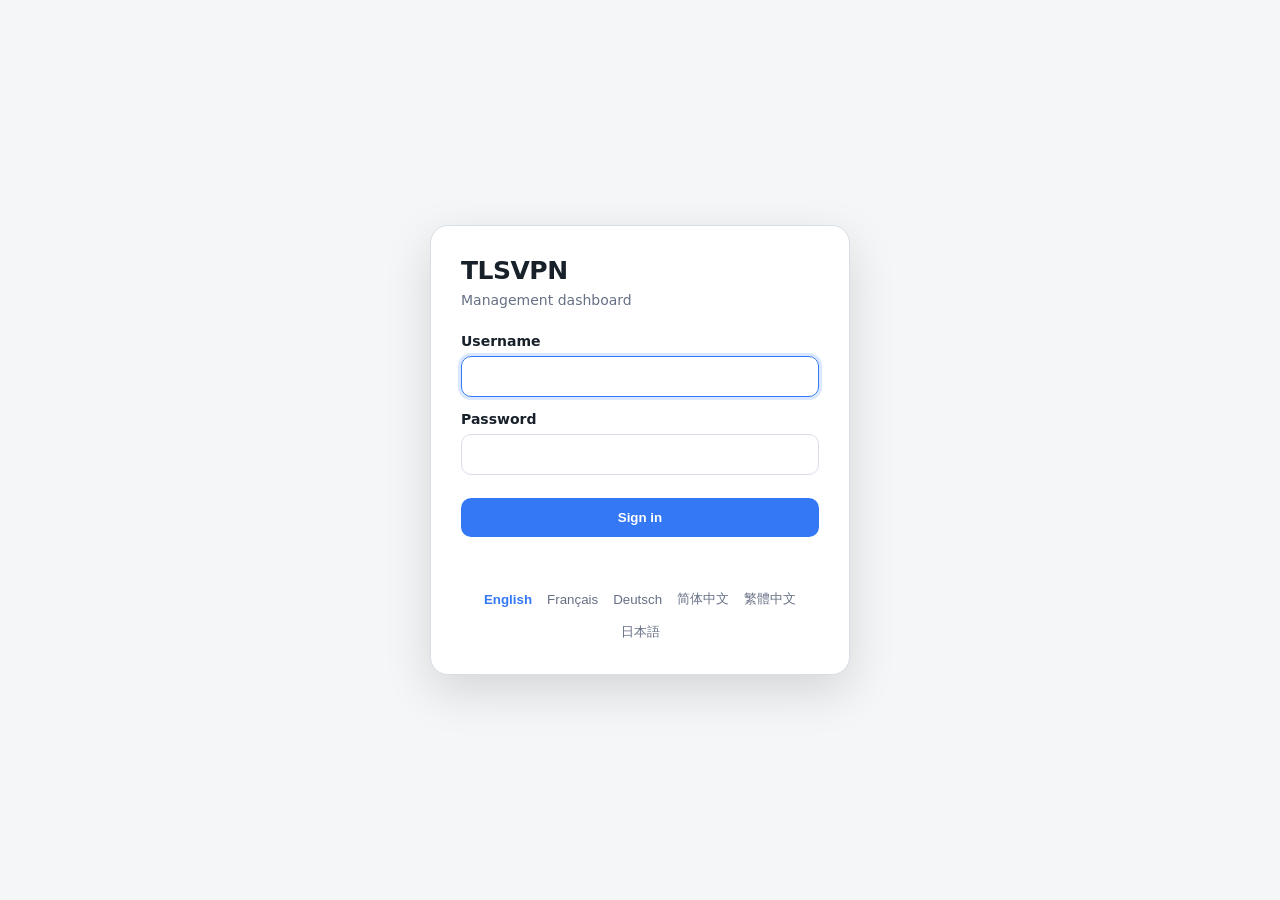
==== webui/login.html @ 80bca7d4 "feat(webui): align Rust dashboard with Go frontend" ====
<!doctype html>
<html lang="en">
<head>
<meta charset="utf-8"><meta name="viewport" content="width=device-width,initial-scale=1">
<title>TLSVPN · Login</title>
<style>
:root{color-scheme:light dark;--bg:#f4f6f8;--card:#fff;--text:#18202a;--sub:#667085;--line:#d8dee8;--accent:#3478f6;--danger:#d92d20} @media(prefers-color-scheme:dark){:root{--bg:#0d1117;--card:#151b23;--text:#e6edf3;--sub:#8b949e;--line:#30363d;--accent:#58a6ff;--danger:#ff7b72}}*{box-sizing:border-box}body{margin:0;min-height:100vh;display:grid;place-items:center;background:var(--bg);color:var(--text);font:14px system-ui,-apple-system,BlinkMacSystemFont,"Segoe UI",sans-serif}.card{width:min(420px,calc(100% - 32px));background:var(--card);border:1px solid var(--line);border-radius:18px;padding:30px;box-shadow:0 16px 48px #0002}.brand{font-size:25px;font-weight:750;letter-spacing:-.5px}.sub{color:var(--sub);margin:7px 0 25px}.field{margin:14px 0}label{display:block;margin-bottom:7px;font-weight:600}input{width:100%;padding:12px 13px;border:1px solid var(--line);border-radius:10px;background:transparent;color:var(--text);outline:none}input:focus{border-color:var(--accent);box-shadow:0 0 0 3px color-mix(in srgb,var(--accent) 18%,transparent)}button[type=submit]{width:100%;border:0;border-radius:10px;padding:12px;margin-top:9px;background:var(--accent);color:#fff;font-weight:700;cursor:pointer}.err{min-height:20px;color:var(--danger);margin-top:12px}.langs{display:flex;gap:9px;flex-wrap:wrap;justify-content:center;margin-top:18px}.langs button{border:0;background:none;color:var(--sub);cursor:pointer;padding:3px}.langs button.active{color:var(--accent);font-weight:700}
</style>
  <link rel="icon" href="/favicon.ico" sizes="any">
</head><body><main class="card"><div class="brand">TLSVPN</div><div class="sub" id="subtitle"></div><form id="login"><div class="field"><label id="userLabel" for="username"></label><input id="username" autocomplete="username" autofocus required></div><div class="field"><label id="passLabel" for="password"></label><input id="password" type="password" autocomplete="current-password" required></div><button id="submit" type="submit"></button><div class="err" id="error" role="alert"></div></form><div class="langs" id="langs"></div></main>
<script>
const I={
'en':{sub:'Management dashboard',u:'Username',p:'Password',go:'Sign in',bad:'Invalid username or password',wait:'Signing in…'},
'fr':{sub:'Tableau de gestion',u:'Nom d’utilisateur',p:'Mot de passe',go:'Se connecter',bad:'Nom d’utilisateur ou mot de passe incorrect',wait:'Connexion…'},
'de':{sub:'Verwaltungsoberfläche',u:'Benutzername',p:'Passwort',go:'Anmelden',bad:'Benutzername oder Passwort ungültig',wait:'Anmeldung…'},
'zh-CN':{sub:'管理面板',u:'用户名',p:'密码',go:'登录',bad:'用户名或密码错误',wait:'正在登录…'},
'zh-TW':{sub:'管理面板',u:'使用者名稱',p:'密碼',go:'登入',bad:'使用者名稱或密碼錯誤',wait:'正在登入…'},
'ja':{sub:'管理ダッシュボード',u:'ユーザー名',p:'パスワード',go:'ログイン',bad:'ユーザー名またはパスワードが正しくありません',wait:'ログイン中…'}};
const names={'en':'English','fr':'Français','de':'Deutsch','zh-CN':'简体中文','zh-TW':'繁體中文','ja':'日本語'};let lang=localStorage.getItem('tlsvpn.lang')||navigator.language;if(!I[lang])lang=lang.startsWith('zh')?'zh-CN':lang.startsWith('de')?'de':lang.startsWith('fr')?'fr':lang.startsWith('ja')?'ja':'en';
function render(){const x=I[lang];document.documentElement.lang=lang;subtitle.textContent=x.sub;userLabel.textContent=x.u;passLabel.textContent=x.p;submit.textContent=x.go;langs.innerHTML='';Object.keys(I).forEach(k=>{const b=document.createElement('button');b.type='button';b.textContent=names[k];b.className=k===lang?'active':'';b.onclick=()=>{lang=k;localStorage.setItem('tlsvpn.lang',k);render()};langs.appendChild(b)})}render();
login.onsubmit=async e=>{e.preventDefault();error.textContent='';submit.disabled=true;submit.textContent=I[lang].wait;try{const r=await fetch('/api/login',{method:'POST',headers:{'Content-Type':'application/json'},body:JSON.stringify({username:username.value,password:password.value})});if(!r.ok){error.textContent=I[lang].bad;password.select();return}location.replace('/')}catch(_){error.textContent=I[lang].bad}finally{submit.disabled=false;submit.textContent=I[lang].go}};
</script></body></html>
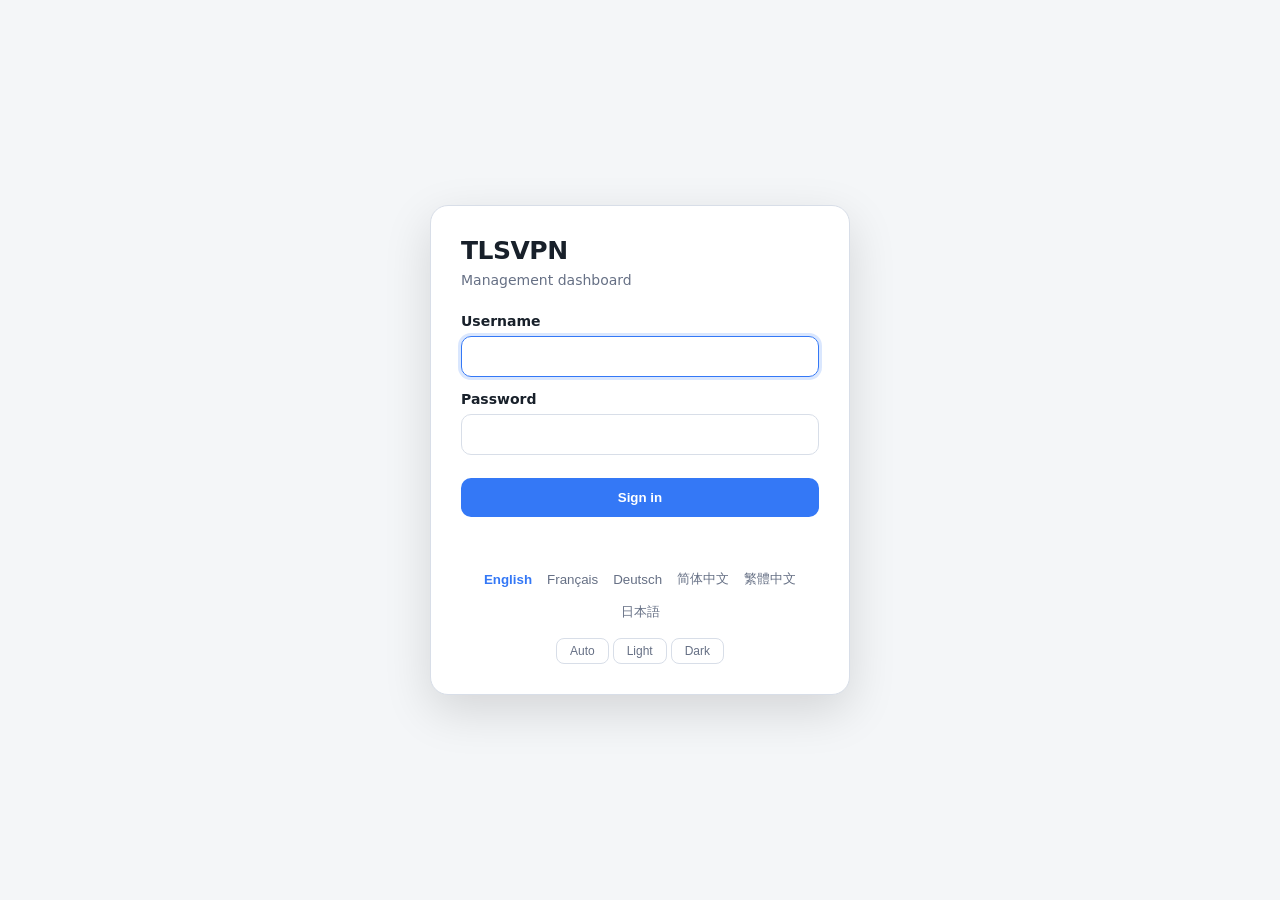
==== commit 735801d4: "feat(sched,webui,e2e): sync Go tlsvpn b839dc9..d6608b0 — 容量加权 WFQ、健康罚时、保存目标态、webui 全量对齐 Scheduler / " ====
--- a/webui/login.html
+++ b/webui/login.html
@@ -4,19 +4,20 @@
 <meta charset="utf-8"><meta name="viewport" content="width=device-width,initial-scale=1">
 <title>TLSVPN · Login</title>
 <style>
-:root{color-scheme:light dark;--bg:#f4f6f8;--card:#fff;--text:#18202a;--sub:#667085;--line:#d8dee8;--accent:#3478f6;--danger:#d92d20} @media(prefers-color-scheme:dark){:root{--bg:#0d1117;--card:#151b23;--text:#e6edf3;--sub:#8b949e;--line:#30363d;--accent:#58a6ff;--danger:#ff7b72}}*{box-sizing:border-box}body{margin:0;min-height:100vh;display:grid;place-items:center;background:var(--bg);color:var(--text);font:14px system-ui,-apple-system,BlinkMacSystemFont,"Segoe UI",sans-serif}.card{width:min(420px,calc(100% - 32px));background:var(--card);border:1px solid var(--line);border-radius:18px;padding:30px;box-shadow:0 16px 48px #0002}.brand{font-size:25px;font-weight:750;letter-spacing:-.5px}.sub{color:var(--sub);margin:7px 0 25px}.field{margin:14px 0}label{display:block;margin-bottom:7px;font-weight:600}input{width:100%;padding:12px 13px;border:1px solid var(--line);border-radius:10px;background:transparent;color:var(--text);outline:none}input:focus{border-color:var(--accent);box-shadow:0 0 0 3px color-mix(in srgb,var(--accent) 18%,transparent)}button[type=submit]{width:100%;border:0;border-radius:10px;padding:12px;margin-top:9px;background:var(--accent);color:#fff;font-weight:700;cursor:pointer}.err{min-height:20px;color:var(--danger);margin-top:12px}.langs{display:flex;gap:9px;flex-wrap:wrap;justify-content:center;margin-top:18px}.langs button{border:0;background:none;color:var(--sub);cursor:pointer;padding:3px}.langs button.active{color:var(--accent);font-weight:700}
+:root{color-scheme:dark;--bg:#0d1117;--card:#151b23;--text:#e6edf3;--sub:#8b949e;--line:#30363d;--accent:#58a6ff;--danger:#ff7b72} :root[data-theme=light]{color-scheme:light;--bg:#f4f6f8;--card:#fff;--text:#18202a;--sub:#667085;--line:#d8dee8;--accent:#3478f6;--danger:#d92d20}*{box-sizing:border-box}body{margin:0;min-height:100vh;display:grid;place-items:center;background:var(--bg);color:var(--text);font:14px system-ui,-apple-system,BlinkMacSystemFont,"Segoe UI",sans-serif}.card{width:min(420px,calc(100% - 32px));background:var(--card);border:1px solid var(--line);border-radius:18px;padding:30px;box-shadow:0 16px 48px #0002}.brand{font-size:25px;font-weight:750;letter-spacing:-.5px}.sub{color:var(--sub);margin:7px 0 25px}.field{margin:14px 0}label{display:block;margin-bottom:7px;font-weight:600}input{width:100%;padding:12px 13px;border:1px solid var(--line);border-radius:10px;background:transparent;color:var(--text);outline:none}input:focus{border-color:var(--accent);box-shadow:0 0 0 3px color-mix(in srgb,var(--accent) 18%,transparent)}button[type=submit]{width:100%;border:0;border-radius:10px;padding:12px;margin-top:9px;background:var(--accent);color:#fff;font-weight:700;cursor:pointer}.err{min-height:20px;color:var(--danger);margin-top:12px}.langs{display:flex;gap:9px;flex-wrap:wrap;justify-content:center;margin-top:18px}.langs button{border:0;background:none;color:var(--sub);cursor:pointer;padding:3px}.langs button.active{color:var(--accent);font-weight:700}.themes{display:flex;gap:4px;justify-content:center;margin-top:14px}.themes button{border:1px solid var(--line);border-radius:8px;background:transparent;color:var(--sub);cursor:pointer;padding:5px 13px;font-size:12px}.themes button.active{color:var(--accent);border-color:var(--accent);font-weight:700}
 </style>
   <link rel="icon" href="/favicon.ico" sizes="any">
-</head><body><main class="card"><div class="brand">TLSVPN</div><div class="sub" id="subtitle"></div><form id="login"><div class="field"><label id="userLabel" for="username"></label><input id="username" autocomplete="username" autofocus required></div><div class="field"><label id="passLabel" for="password"></label><input id="password" type="password" autocomplete="current-password" required></div><button id="submit" type="submit"></button><div class="err" id="error" role="alert"></div></form><div class="langs" id="langs"></div></main>
+</head><body><main class="card"><div class="brand">TLSVPN</div><div class="sub" id="subtitle"></div><form id="login"><div class="field"><label id="userLabel" for="username"></label><input id="username" autocomplete="username" autofocus required></div><div class="field"><label id="passLabel" for="password"></label><input id="password" type="password" autocomplete="current-password" required></div><button id="submit" type="submit"></button><div class="err" id="error" role="alert"></div></form><div class="langs" id="langs"></div><div class="themes" id="themes"></div></main>
 <script>
 const I={
-'en':{sub:'Management dashboard',u:'Username',p:'Password',go:'Sign in',bad:'Invalid username or password',wait:'Signing in…'},
-'fr':{sub:'Tableau de gestion',u:'Nom d’utilisateur',p:'Mot de passe',go:'Se connecter',bad:'Nom d’utilisateur ou mot de passe incorrect',wait:'Connexion…'},
-'de':{sub:'Verwaltungsoberfläche',u:'Benutzername',p:'Passwort',go:'Anmelden',bad:'Benutzername oder Passwort ungültig',wait:'Anmeldung…'},
-'zh-CN':{sub:'管理面板',u:'用户名',p:'密码',go:'登录',bad:'用户名或密码错误',wait:'正在登录…'},
-'zh-TW':{sub:'管理面板',u:'使用者名稱',p:'密碼',go:'登入',bad:'使用者名稱或密碼錯誤',wait:'正在登入…'},
-'ja':{sub:'管理ダッシュボード',u:'ユーザー名',p:'パスワード',go:'ログイン',bad:'ユーザー名またはパスワードが正しくありません',wait:'ログイン中…'}};
-const names={'en':'English','fr':'Français','de':'Deutsch','zh-CN':'简体中文','zh-TW':'繁體中文','ja':'日本語'};let lang=localStorage.getItem('tlsvpn.lang')||navigator.language;if(!I[lang])lang=lang.startsWith('zh')?'zh-CN':lang.startsWith('de')?'de':lang.startsWith('fr')?'fr':lang.startsWith('ja')?'ja':'en';
-function render(){const x=I[lang];document.documentElement.lang=lang;subtitle.textContent=x.sub;userLabel.textContent=x.u;passLabel.textContent=x.p;submit.textContent=x.go;langs.innerHTML='';Object.keys(I).forEach(k=>{const b=document.createElement('button');b.type='button';b.textContent=names[k];b.className=k===lang?'active':'';b.onclick=()=>{lang=k;localStorage.setItem('tlsvpn.lang',k);render()};langs.appendChild(b)})}render();
+'en':{sub:'Management dashboard',u:'Username',p:'Password',go:'Sign in',bad:'Invalid username or password',wait:'Signing in…',th:{sys:'Auto',light:'Light',dark:'Dark'}},
+'fr':{sub:'Tableau de gestion',u:'Nom d’utilisateur',p:'Mot de passe',go:'Se connecter',bad:'Nom d’utilisateur ou mot de passe incorrect',wait:'Connexion…',th:{sys:'Auto',light:'Clair',dark:'Sombre'}},
+'de':{sub:'Verwaltungsoberfläche',u:'Benutzername',p:'Passwort',go:'Anmelden',bad:'Benutzername oder Passwort ungültig',wait:'Anmeldung…',th:{sys:'Auto',light:'Hell',dark:'Dunkel'}},
+'zh-CN':{sub:'管理面板',u:'用户名',p:'密码',go:'登录',bad:'用户名或密码错误',wait:'正在登录…',th:{sys:'自动',light:'浅色',dark:'深色'}},
+'zh-TW':{sub:'管理面板',u:'使用者名稱',p:'密碼',go:'登入',bad:'使用者名稱或密碼錯誤',wait:'正在登入…',th:{sys:'自動',light:'淺色',dark:'深色'}},
+'ja':{sub:'管理ダッシュボード',u:'ユーザー名',p:'パスワード',go:'ログイン',bad:'ユーザー名またはパスワードが正しくありません',wait:'ログイン中…',th:{sys:'自動',light:'ライト',dark:'ダーク'}}};
+const names={'en':'English','fr':'Français','de':'Deutsch','zh-CN':'简体中文','zh-TW':'繁體中文','ja':'日本語'};let lang=null;try{lang=localStorage.getItem('tlsvpn_lang');}catch(e){}if(!lang)lang=navigator.language;if(!I[lang])lang=lang.startsWith('zh')?'zh-CN':lang.startsWith('de')?'de':lang.startsWith('fr')?'fr':lang.startsWith('ja')?'ja':'en';
+let THEME=localStorage.getItem('tlsvpn_theme')||'system';const PREFERS_DARK=matchMedia('(prefers-color-scheme: dark)');function isDark(){return THEME==='dark'||(THEME==='system'&&PREFERS_DARK.matches)}function applyTheme(){document.documentElement.dataset.theme=isDark()?'dark':'light';renderThemes()}function setTheme(v){THEME=v;localStorage.setItem('tlsvpn_theme',v);applyTheme()}function renderThemes(){const t=I[lang].th;themes.innerHTML='';Object.keys(t).forEach(k=>{const b=document.createElement('button');b.type='button';b.textContent=t[k];b.className=k===THEME?'active':'';b.onclick=()=>setTheme(k);themes.appendChild(b)})}
+function render(){const x=I[lang];document.documentElement.lang=lang;subtitle.textContent=x.sub;userLabel.textContent=x.u;passLabel.textContent=x.p;submit.textContent=x.go;langs.innerHTML='';Object.keys(I).forEach(k=>{const b=document.createElement('button');b.type='button';b.textContent=names[k];b.className=k===lang?'active':'';b.onclick=()=>{lang=k;try{localStorage.setItem('tlsvpn_lang',k)}catch(e){};render()};langs.appendChild(b)});renderThemes()}PREFERS_DARK.addEventListener('change',()=>{if(THEME==='system')applyTheme()});render();applyTheme();
 login.onsubmit=async e=>{e.preventDefault();error.textContent='';submit.disabled=true;submit.textContent=I[lang].wait;try{const r=await fetch('/api/login',{method:'POST',headers:{'Content-Type':'application/json'},body:JSON.stringify({username:username.value,password:password.value})});if(!r.ok){error.textContent=I[lang].bad;password.select();return}location.replace('/')}catch(_){error.textContent=I[lang].bad}finally{submit.disabled=false;submit.textContent=I[lang].go}};
 </script></body></html>
